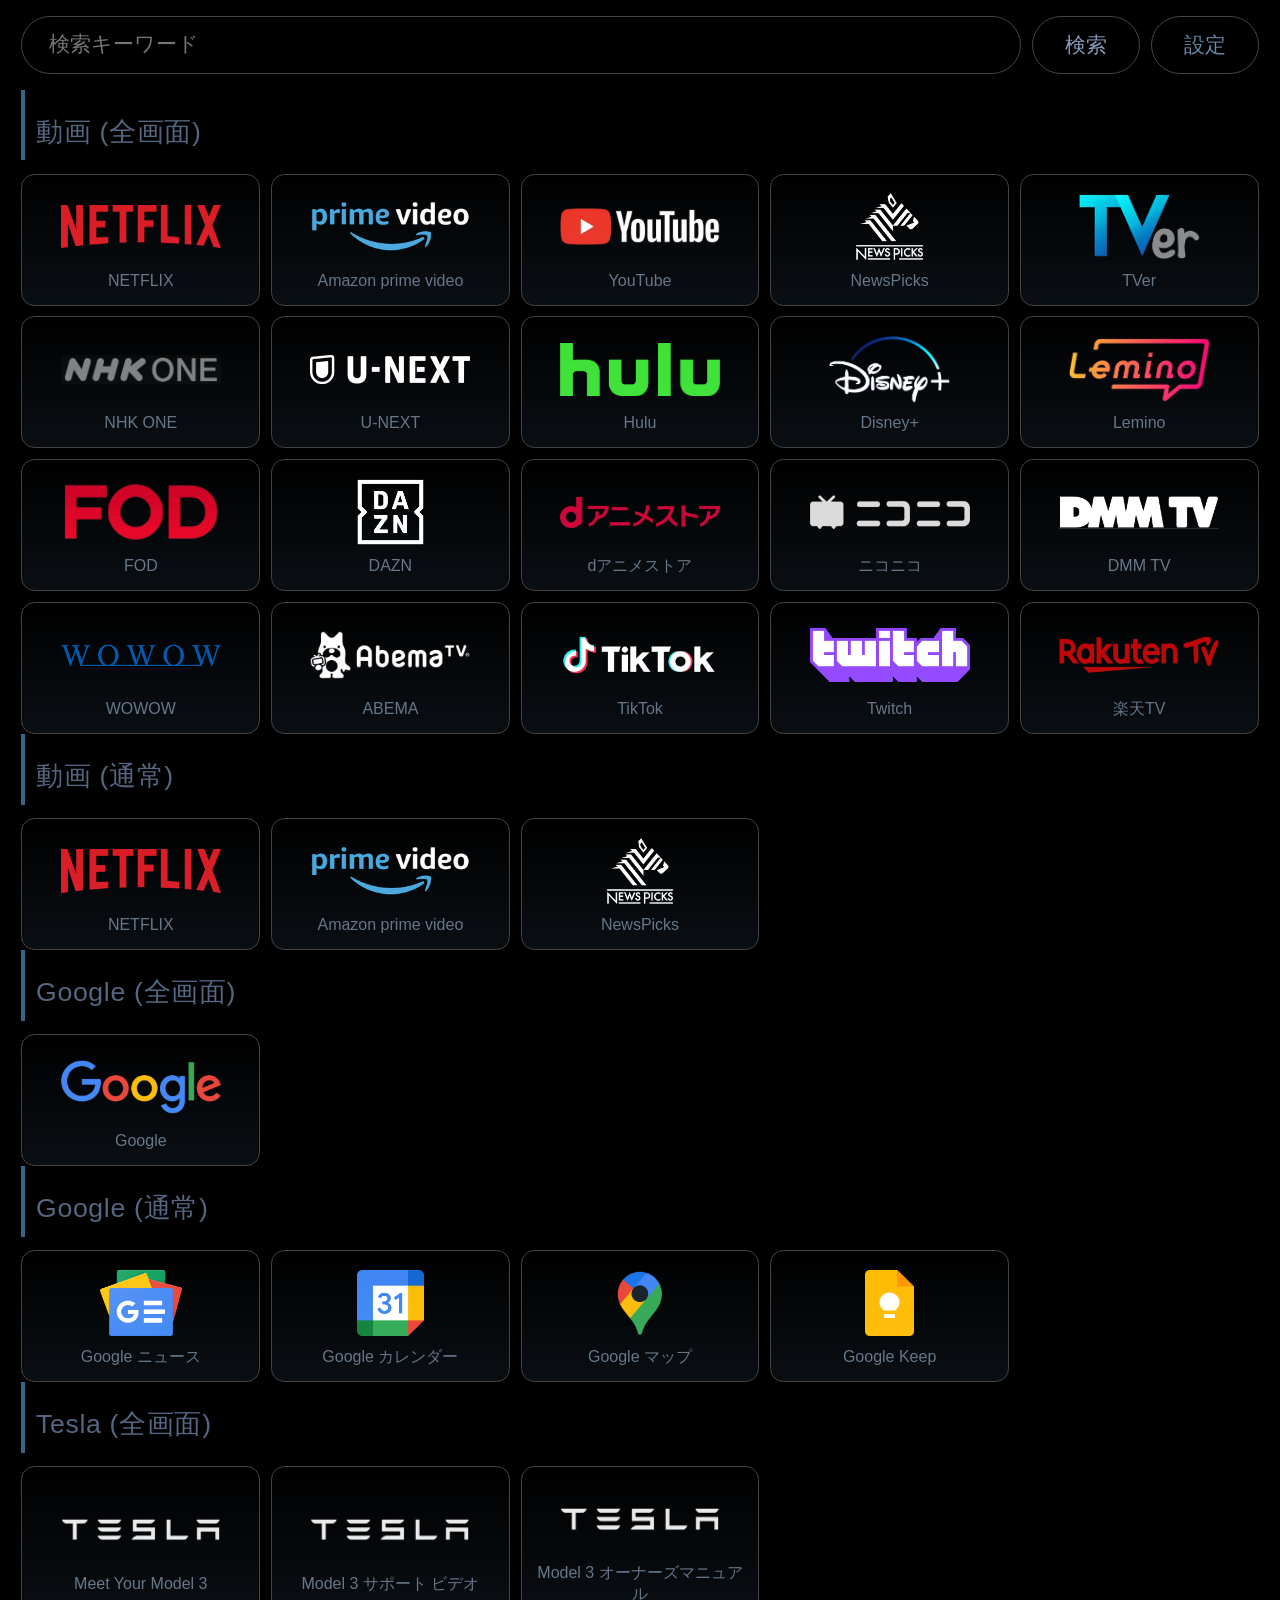
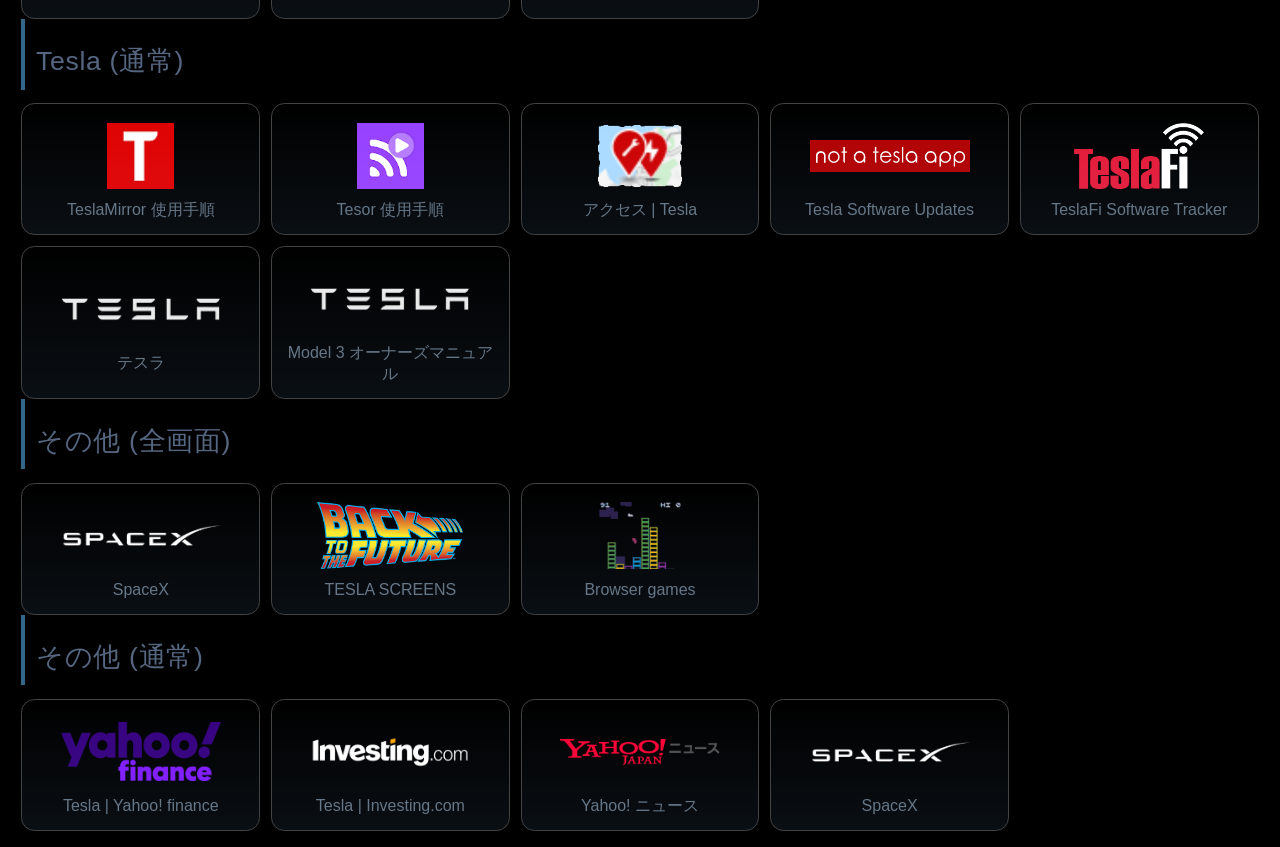
==== index.html @ a52ffb7c "Update menu site files Co-Authored-By: Claude Opus 4.6 (1M context) <noreply@anthropic.com>" ====
<!DOCTYPE html>
<html lang="ja">
<head>
	<meta charset="UTF-8">
	<title>テスラ リンク集</title>
	<link rel="shortcut icon" type="image/x-icon" href="favicon.ico">
	<style>
	* { box-sizing: border-box; margin: 0; padding: 0; }
	body {
		background: #000000;
		color: #cccccc;
		font-family: -apple-system, BlinkMacSystemFont, "Segoe UI", sans-serif;
		font-size: 20pt;
		min-height: 100vh;
		padding: 12pt 16pt;
	}

	/* ---- 検索バー + 設定ボタン ---- */
	.toolbar {
		display: flex;
		align-items: center;
		gap: 8pt;
		margin-bottom: 12pt;
	}
	.toolbar form {
		display: flex;
		flex: 1;
		gap: 8pt;
	}
	.toolbar input {
		flex: 1;
		font-size: 16pt;
		padding: 10pt 20pt;
		border: 1px solid #444444;
		border-radius: 24pt;
		background: #000000;
		color: #ffffff;
		outline: none;
	}
	.toolbar input:focus { border-color: #336688; }
	.toolbar button {
		font-size: 16pt;
		padding: 10pt 24pt;
		border: 1px solid #444444;
		border-radius: 24pt;
		background: #000000;
		color: #8899bb;
		cursor: pointer;
		white-space: nowrap;
		transition: border-color 0.2s;
	}
	.toolbar button:active { border-color: #446688; }
	#settingsBtn { color: #6688aa; }
	#settingsBtn.active { border-color: #3366aa; color: #88bbee; }

	/* ---- 設定バー ---- */
	.settings-bar {
		display: none;
		background: #000000;
		border: 1px solid #1a2a3a;
		border-radius: 10pt;
		padding: 10pt 14pt;
		margin-bottom: 12pt;
	}
	.settings-bar.visible { display: flex; align-items: center; gap: 10pt; flex-wrap: wrap; }
	.settings-bar span { font-size: 12pt; color: #778899; }
	.settings-bar button {
		font-size: 12pt;
		padding: 6pt 16pt;
		border: none;
		border-radius: 16pt;
		cursor: pointer;
	}
	#doneBtn { background: #1a3350; color: #88bbdd; }
	#doneBtn:active { background: #254060; }

	/* ---- セクション見出し ---- */
	h2 {
		font-size: 20pt;
		font-weight: 500;
		color: #556680;
		letter-spacing: 0.5pt;
		padding: 18pt 0 8pt 8pt;
		border-left: 3pt solid #336688;
		margin-bottom: 10pt;
	}

	/* ---- グリッド ---- */
	.grid {
		display: grid;
		grid-template-columns: repeat(auto-fill, minmax(150pt, 1fr));
		gap: 8pt;
	}

	/* ---- カード ---- */
	.card {
		position: relative;
		display: flex;
		flex-direction: column;
		align-items: center;
		justify-content: center;
		text-decoration: none;
		color: #dddddd;
		padding: 14pt 8pt 10pt 8pt;
		border-radius: 10pt;
		border: 1px solid #444444;
		background: linear-gradient(180deg, #000000 0%, #0a0f14 100%);
		transition: border-color 0.2s, background 0.2s;
	}
	.card:active { border-color: #336688; background: linear-gradient(180deg, #0a1520 0%, #121a22 100%); }
	.card img {
		object-fit: contain;
		width: 120pt;
		height: 50pt;
		margin-bottom: 8pt;
		mix-blend-mode: screen;
	}
	.card .name {
		font-size: 12pt;
		text-align: center;
		color: #667788;
		line-height: 1.3;
	}

	/* 設定モード: カテゴリ内の既お気に入り */
	.card.already-fav {
		opacity: 0.3;
	}

	/* 設定モード: バッジ */
	.badge {
		position: absolute;
		top: 5pt;
		right: 7pt;
		width: 18pt;
		height: 18pt;
		line-height: 18pt;
		text-align: center;
		border-radius: 50%;
		font-size: 12pt;
		font-weight: bold;
		pointer-events: none;
	}
	.badge-add {
		background: #0a2a0a;
		color: #44aa44;
		border: 1px solid #1a3a1a;
	}
	.badge-added {
		background: #0a1a2a;
		color: #4488aa;
		border: 1px solid #1a2a3a;
	}
	.badge-remove {
		background: #2a0a0a;
		color: #aa4444;
		border: 1px solid #3a1a1a;
	}
	</style>
</head>
<body>

	<div class="toolbar">
		<form method="get" action="https://www.google.com/search">
			<input name="q" placeholder="検索キーワード" value="">
			<button type="submit">検索</button>
		</form>
		<button id="settingsBtn" type="button">設定</button>
	</div>

	<div id="settingsBar" class="settings-bar">
		<span>カテゴリのカードをタップ → よく使うサイトに追加 / よく使うサイトのカードをタップ → 削除</span>
		<button id="doneBtn" type="button">完了</button>
	</div>

	<div id="content"></div>

	<script src="sites.js"></script>
	<script>
	(function() {
		var YOUTUBE_REDIRECT = 'https://www.youtube.com/redirect?q=';
		var STORAGE_KEY = 'teslaindex_favorites';
		var CATEGORIES = [
			{ id: 'video',  name: '動画' },
			{ id: 'google', name: 'Google' },
			{ id: 'tesla',  name: 'Tesla' },
			{ id: 'other',  name: 'その他' }
		];

		var settingsMode = false;
		var siteMap = {};
		for (var i = 0; i < SITES.length; i++) {
			siteMap[SITES[i].id] = SITES[i];
		}

		function getSite(id) { return siteMap[id] || null; }

		function getFavorites() {
			try {
				var data = localStorage.getItem(STORAGE_KEY);
				return data ? JSON.parse(data) : { fs: [], normal: [] };
			} catch(e) {
				return { fs: [], normal: [] };
			}
		}

		function saveFavorites(favs) {
			try { localStorage.setItem(STORAGE_KEY, JSON.stringify(favs)); } catch(e) {}
		}

		function getFullscreenUrl(site) {
			return YOUTUBE_REDIRECT + site.url;
		}

		function escapeHtml(str) {
			return str.replace(/&/g, '&amp;').replace(/</g, '&lt;').replace(/>/g, '&gt;').replace(/"/g, '&quot;');
		}

		function renderCard(site, isFullscreen, sectionType, favs) {
			var url = isFullscreen ? getFullscreenUrl(site) : site.url;
			var dataType;
			if (sectionType === 'fav') {
				dataType = isFullscreen ? 'fav-fs' : 'fav-normal';
			} else {
				dataType = isFullscreen ? 'cat-fs' : 'cat-normal';
			}

			var favList = isFullscreen ? favs.fs : favs.normal;
			var isFav = favList.indexOf(site.id) >= 0;

			var classes = 'card';
			if (settingsMode && sectionType === 'cat' && isFav) classes += ' already-fav';

			var badge = '';
			if (settingsMode) {
				if (sectionType === 'fav') {
					badge = '<span class="badge badge-remove">&times;</span>';
				} else if (isFav) {
					badge = '<span class="badge badge-added">&#10003;</span>';
				} else {
					badge = '<span class="badge badge-add">+</span>';
				}
			}

			return '<a class="' + classes + '" href="' + escapeHtml(url) + '" data-id="' + site.id + '" data-type="' + dataType + '">' +
				badge +
				'<img alt="' + escapeHtml(site.name) + '" src="' + escapeHtml(site.icon) + '">' +
				'<span class="name">' + escapeHtml(site.name) + '</span>' +
				'</a>';
		}

		// カテゴリ別にサイトをグルーピング (初期化時に1回だけ実行)
		var categoryItems = {};
		for (var i = 0; i < SITES.length; i++) {
			var s = SITES[i];
			if (!categoryItems[s.category]) categoryItems[s.category] = [];
			categoryItems[s.category].push(s);
		}

		function render() {
			var favs = getFavorites();
			var html = '';

			// よく使うサイト (全画面)
			var favFsSites = [];
			for (var i = 0; i < favs.fs.length; i++) {
				var site = getSite(favs.fs[i]);
				if (site && site.fs[0] === '1') favFsSites.push(site);
			}
			if (favFsSites.length > 0) {
				html += '<h2>よく使うサイト (全画面)</h2><div class="grid">';
				for (var i = 0; i < favFsSites.length; i++) {
					html += renderCard(favFsSites[i], true, 'fav', favs);
				}
				html += '</div>';
			}

			// よく使うサイト (通常)
			var favNormalSites = [];
			for (var i = 0; i < favs.normal.length; i++) {
				var site = getSite(favs.normal[i]);
				if (site && site.fs[1] === '1') favNormalSites.push(site);
			}
			if (favNormalSites.length > 0) {
				html += '<h2>よく使うサイト (通常)</h2><div class="grid">';
				for (var i = 0; i < favNormalSites.length; i++) {
					html += renderCard(favNormalSites[i], false, 'fav', favs);
				}
				html += '</div>';
			}

			// 各カテゴリ
			for (var c = 0; c < CATEGORIES.length; c++) {
				var cat = CATEGORIES[c];
				var items = categoryItems[cat.id] || [];

				// 全画面
				var fsItems = [];
				for (var i = 0; i < items.length; i++) {
					if (items[i].fs[0] === '1') fsItems.push(items[i]);
				}
				if (fsItems.length > 0) {
					html += '<h2>' + escapeHtml(cat.name) + ' (全画面)</h2><div class="grid">';
					for (var i = 0; i < fsItems.length; i++) {
						html += renderCard(fsItems[i], true, 'cat', favs);
					}
					html += '</div>';
				}

				// 通常
				var normalItems = [];
				for (var i = 0; i < items.length; i++) {
					if (items[i].fs[1] === '1') normalItems.push(items[i]);
				}
				if (normalItems.length > 0) {
					html += '<h2>' + escapeHtml(cat.name) + ' (通常)</h2><div class="grid">';
					for (var i = 0; i < normalItems.length; i++) {
						html += renderCard(normalItems[i], false, 'cat', favs);
					}
					html += '</div>';
				}
			}

			document.getElementById('content').innerHTML = html;
		}

		function addFavorite(id, type) {
			var favs = getFavorites();
			var list = (type === 'fs') ? favs.fs : favs.normal;
			if (list.indexOf(id) < 0) {
				list.push(id);
				saveFavorites(favs);
			}
		}

		function removeFavorite(id, type) {
			var favs = getFavorites();
			var list = (type === 'fs') ? favs.fs : favs.normal;
			var idx = list.indexOf(id);
			if (idx >= 0) {
				list.splice(idx, 1);
				saveFavorites(favs);
			}
		}

		// イベント: カードクリック (イベント委譲)
		document.getElementById('content').addEventListener('click', function(e) {
			if (!settingsMode) return;

			var card = e.target.closest('.card');
			if (!card) return;

			e.preventDefault();
			e.stopPropagation();

			var id = card.getAttribute('data-id');
			var type = card.getAttribute('data-type');

			if (type === 'fav-fs') {
				removeFavorite(id, 'fs');
			} else if (type === 'fav-normal') {
				removeFavorite(id, 'normal');
			} else if (type === 'cat-fs') {
				addFavorite(id, 'fs');
			} else if (type === 'cat-normal') {
				addFavorite(id, 'normal');
			}

			render();
		});

		// イベント: 設定ボタン
		document.getElementById('settingsBtn').addEventListener('click', function() {
			settingsMode = !settingsMode;
			this.classList.toggle('active', settingsMode);
			document.getElementById('settingsBar').classList.toggle('visible', settingsMode);
			render();
		});

		// イベント: 完了ボタン
		document.getElementById('doneBtn').addEventListener('click', function() {
			settingsMode = false;
			document.getElementById('settingsBtn').classList.remove('active');
			document.getElementById('settingsBar').classList.remove('visible');
			render();
		});

		// 初期描画
		render();
	})();
	</script>
</body>
</html>
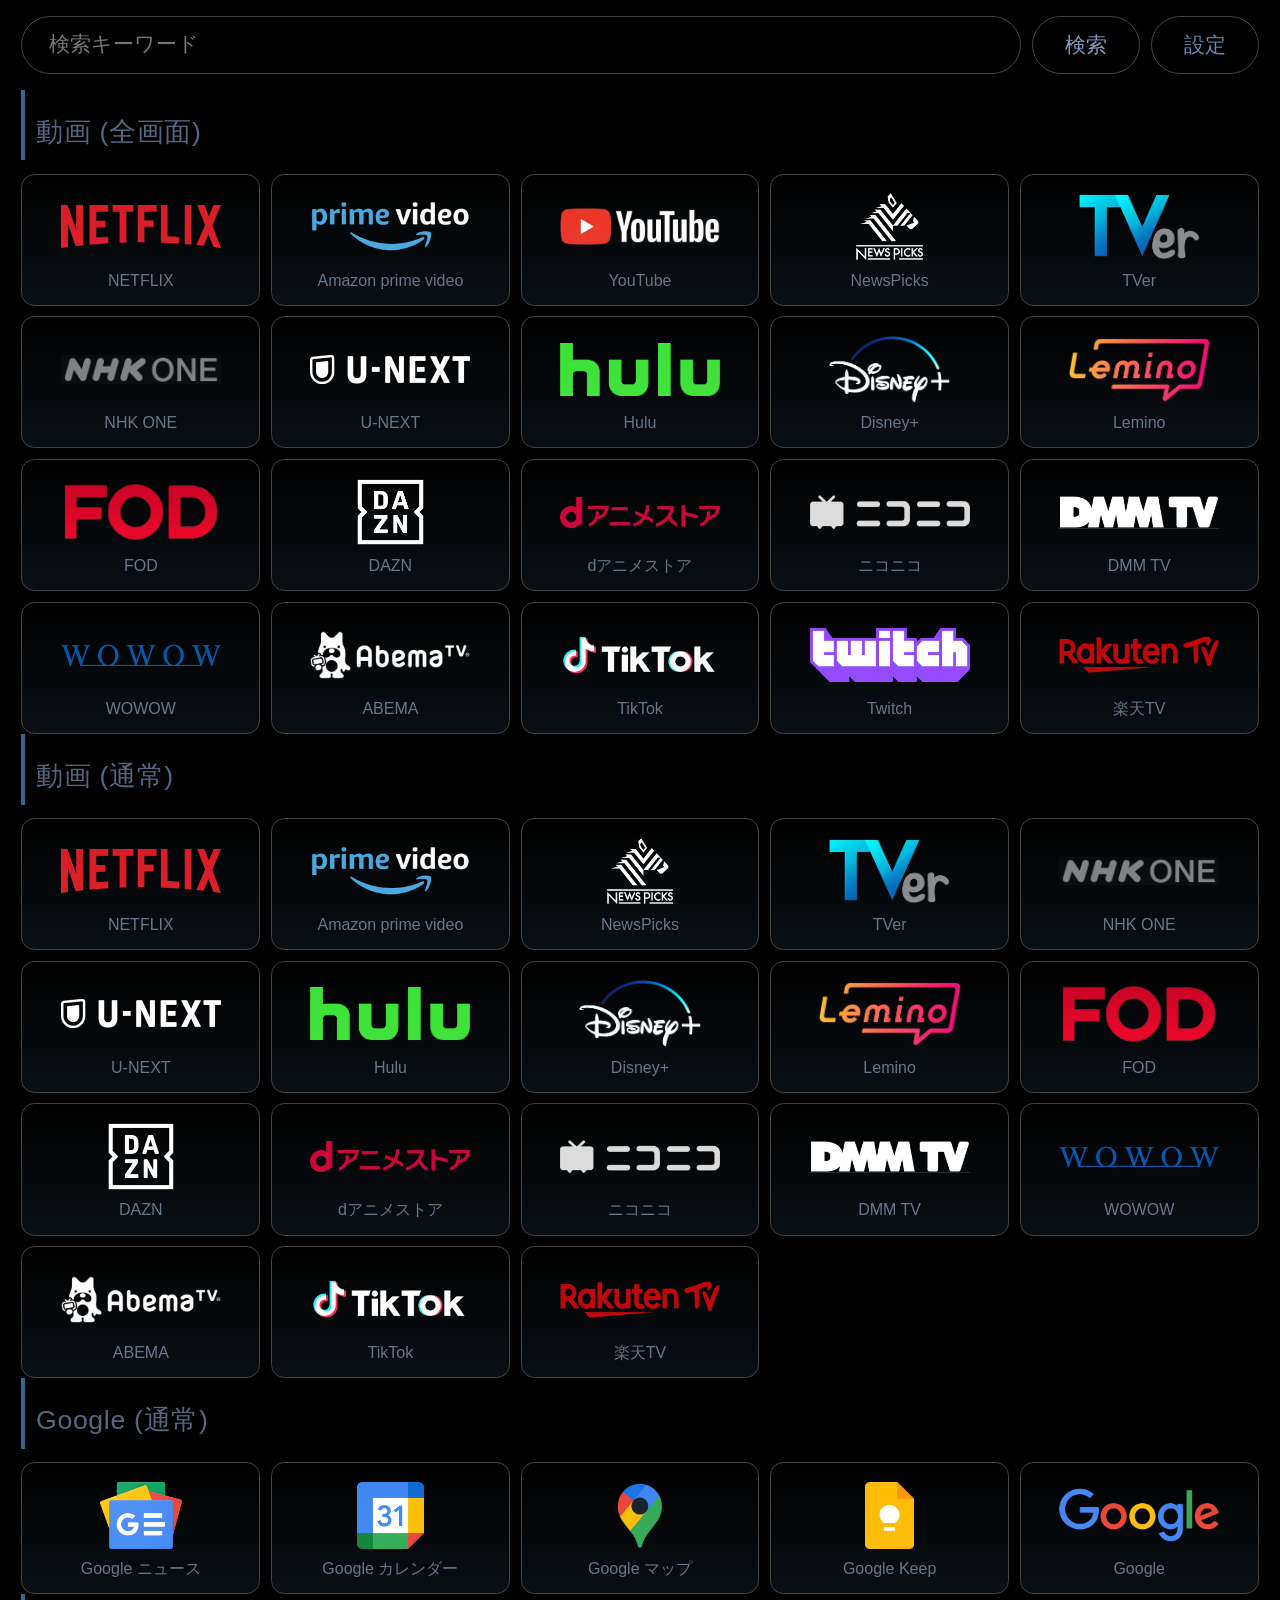
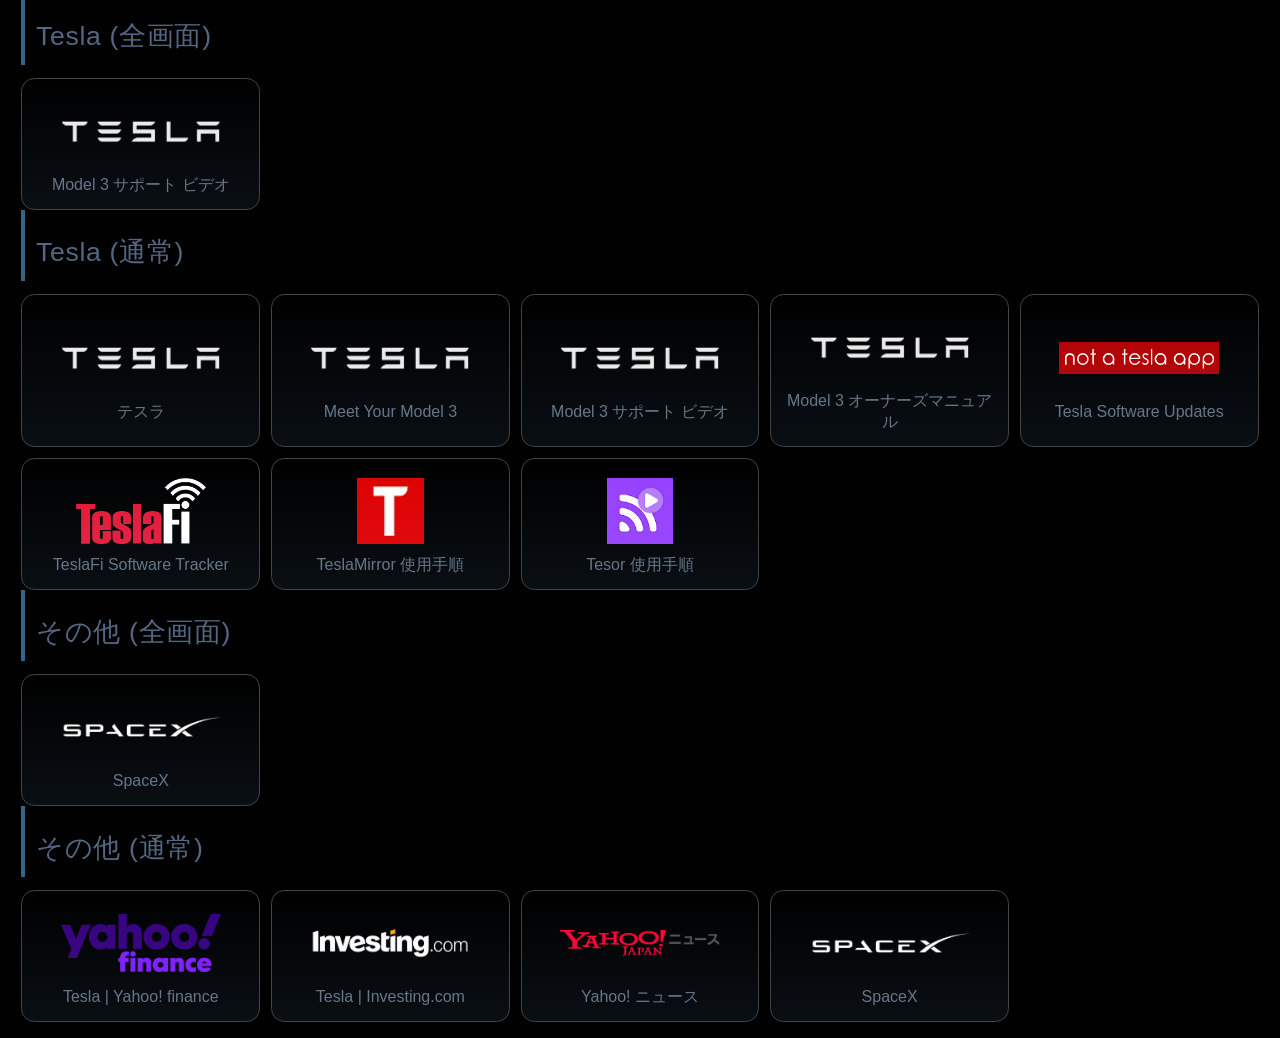
==== commit a998d7ef: "Add directFs flag to skip YouTube redirect for sites that natively support fullscreen YouTube, Netfl" ====
--- a/index.html
+++ b/index.html
@@ -209,6 +209,7 @@
 		}
 
 		function getFullscreenUrl(site) {
+			if (site.directFs) return site.url;
 			return YOUTUBE_REDIRECT + site.url;
 		}
 
